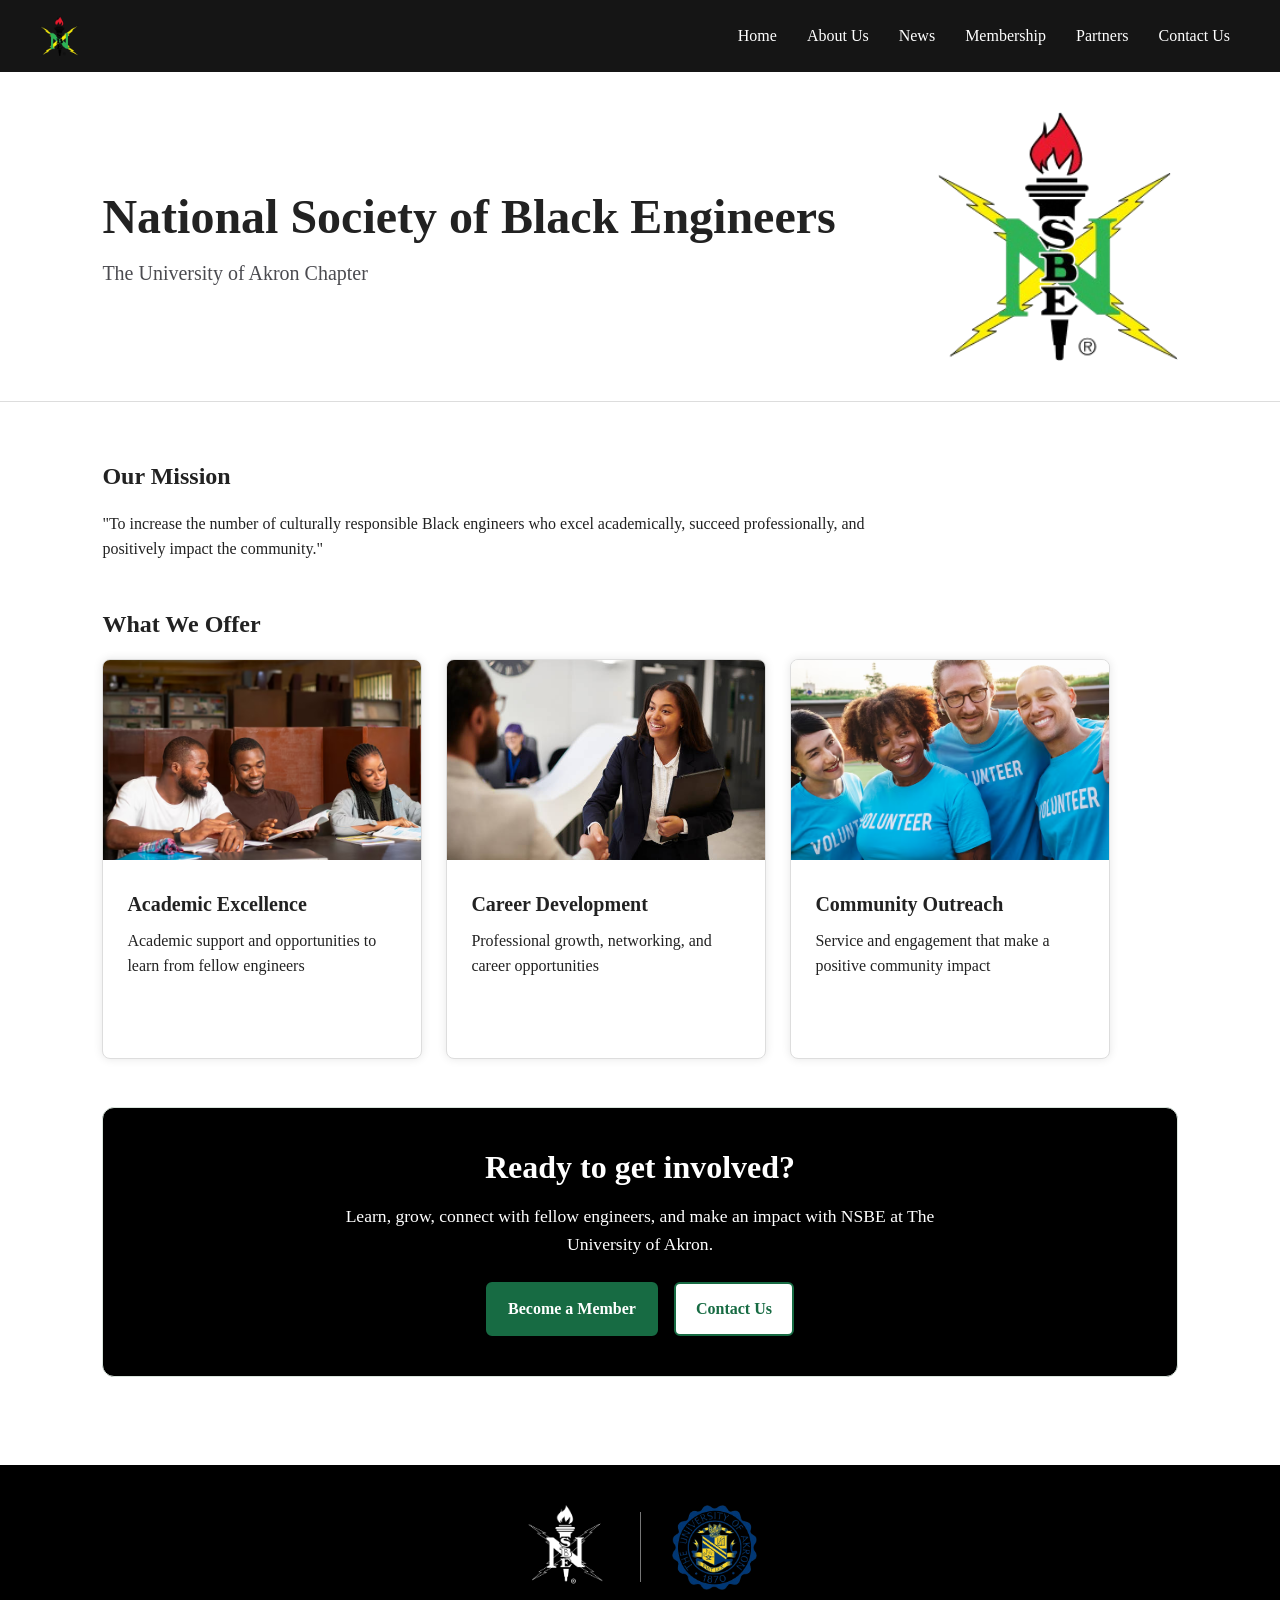
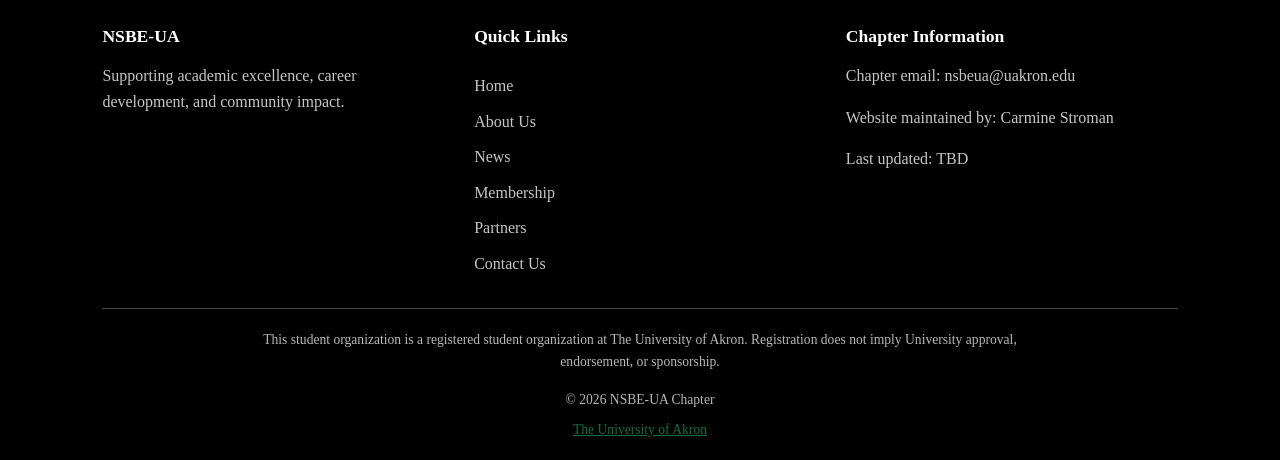
==== index.html @ 1ba20bd3 "Refactor footer to BEM" ====
<!DOCTYPE html>

<html lang="en">
<head>
    <meta charset="UTF-8">
    <meta name="viewport" content="width=device-width, initial-scale=1.0">
    <title>NSBE-UA</title>
    <link rel="stylesheet" href="css/style.css">
</head>
<body>
    <nav class="site-nav" aria-label="Main navigation">
        <div class="site-nav__menu">
            <a class="site-nav__link site-nav__brand" href="index.html"><img src="media/NSBE-logo.png" alt="NSBE logo" class="site-nav__logo"></a>
            <a class="site-nav__link" href="index.html">Home</a>
            <a class="site-nav__link" href="pages/about.html">About Us</a>
            <a class="site-nav__link" href="pages/news.html">News</a>
            <a class="site-nav__link" href="pages/membership.html">Membership</a>
            <a class="site-nav__link" href="pages/partners.html">Partners</a>
            <a class="site-nav__link" href="pages/contact.html">Contact Us</a>
        </div>
    </nav>
    <header class="hero">
        <div class="hero-text">
            <h1>National Society of Black Engineers</h1>
            <h3>The University of Akron Chapter</h3>
        </div>
        <div class="hero-media">
            <img src="media/NSBE-logo.png" alt="National Society of Black Engineers logo" class="logo">
        </div>
    </header>

    <main>
        <section class="mission">
            <h2>Our Mission</h2>
            <p>"To increase the number of culturally responsible Black engineers who excel academically, succeed professionally, and positively impact the community."</p>
        </section>

        <section class="offerings">
            <h2>What We Offer</h2>
            <div class="offering-container">
                <article class="offering-card">
                    <img src="media/study-group-stock.jpg.avif" alt="Diverse study group">
                    <h3>Academic Excellence</h3>
                    <p>Academic support and opportunities to learn from fellow engineers</p>
                </article>
                <article class="offering-card">
                    <img src="media/professional-environment-stock.jpg" alt="Professional woman shaking hands with a recruiter">
                    <h3>Career Development</h3>
                    <p>Professional growth, networking, and career opportunities</p>
                </article>
                <article class="offering-card">
                    <img src="media/volunteer-stock.jpg.avif" alt="Volunteer workers smiling">
                    <h3>Community Outreach</h3>
                    <p>Service and engagement that make a positive community impact</p>
                </article>
            </div>
        </section>

        <section class="get-involved">
            <h2>Ready to get involved?</h2>
            <p>Learn, grow, connect with fellow engineers, and make an impact with NSBE at The University of Akron.</p>
            <div class="cta-actions">
                <a class="button button-primary" href="pages/membership.html">Become a Member</a>
                <a class="button button-secondary" href="pages/contact.html">Contact Us</a>
            </div>
        </section>
    </main>
    <footer class="site-footer">
        <div class="site-footer__brand">
            <img src="media/NSBE-logo-bw.png" alt="National Society of Black Engineers logo" class="site-footer__logo">
            <span class="site-footer__divider" aria-hidden="true"></span>
            <img src="media/UA-logo.png" alt="University of Akron logo" class="site-footer__logo">
        </div>
        <div class="site-footer__content">
            <section class="site-footer__about">
                <h2 class="site-footer__heading">NSBE-UA</h2>
                <p class="site-footer__text">Supporting academic excellence, career development, and community impact.</p>
            </section>
            <nav class="site-footer__nav" aria-label="Footer navigation">
                <h2 class="site-footer__heading">Quick Links</h2>
                <a href="index.html" class="site-footer__link">Home</a>
                <a href="pages/about.html" class="site-footer__link">About Us</a>
                <a href="pages/news.html" class="site-footer__link">News</a>
                <a href="pages/membership.html" class="site-footer__link">Membership</a>
                <a href="pages/partners.html" class="site-footer__link">Partners</a>
                <a href="pages/contact.html" class="site-footer__link">Contact Us</a>
            </nav>
            <section class="site-footer__contact">
                <h2 class="site-footer__heading">Chapter Information</h2>
                <p class="site-footer__text">Chapter email: <span>nsbeua@uakron.edu</span></p>
                <p class="site-footer__text">Website maintained by: <span>Carmine Stroman</span></p>
                <p class="site-footer__text">Last updated: <span>TBD</span></p>
            </section>
        </div>
        <div class="site-footer__bottom">
            <p class="site-footer__legal">This student organization is a registered student organization at The University of Akron. Registration does not imply University approval, endorsement, or sponsorship.</p>
            <p class="site-footer__copyright">&copy; 2026 NSBE-UA Chapter</p>
            <a href="https://www.uakron.edu/">The University of Akron</a>
        </div>
    </footer>
</body>
</html>
---- css/style.css ----
* {
    box-sizing: border-box;
}
body {
    margin: 0;
    color: #222222;
    background-color: #ffffff;
    line-height: 1.6;
}
h1, h2, h3 {
    line-height: 1.2;
}
a {
    color: #176b43;
}
.button {
    display: inline-block;
    padding: 12px 20px;
    border: 2px solid #176b43;
    border-radius: 6px;
    font-weight: 600;
    text-decoration: none;
    transition: background-color 0.2s ease, color 0.2s ease;
}
.button-primary {
    background-color: #176b43;
    color: #ffffff;
}
.button-primary:hover, .button-primary:focus-visible {
    background-color: #125333;
    border-color: #125333;
}
.button-secondary {
    background-color: #ffffff;
    color: #176b43;
}
.button-secondary:hover, .button-secondary:focus-visible {
    background-color: #f0f6f2;
}

.site-nav__menu {
    display: flex;
    justify-content: flex-end;
    align-items: center;
    gap: 30px;
    margin-right: 50px;
}
.site-nav__brand {
    margin-right: auto;
    margin-left: 40px;
}
.site-nav__logo {
    display: block;
    height: 40px;
    width: auto;
}
.site-nav {
    position: sticky;
    top: 0;
    z-index: 1000;
    background-color: #151515;
    color: #ffffff;
    padding: 16px 0;
}
.site-nav__link {
    display: inline-block;
    color: inherit;
    text-decoration: none;
    transition: transform 0.2s ease, color 0.2s ease;
}
.site-nav__link:hover, .site-nav__link:focus-visible {
    transform: scale(1.05);
    color: #cccccc
}

main {
    padding: 40px 8%;
}
.hero {
    display: flex;
    align-items: center;
    justify-content: space-between;
    gap: 40px;
    padding: 40px 8%;
    border-bottom: 1px solid #dddddd;
}
.hero-text {
    flex: 1;
}
.hero-text h1 {
    font-size: 3rem;
    margin: 0 0 16px;
}
.hero-text h3 {
    font-size: 1.25rem;
    font-weight: normal;
    margin: 0;
    color: #4B4B50
}
.hero-media {
    flex: 0 0 240px;
}
.logo {
    display: block;
    width: 100%;
    height: auto;
    object-fit: contain;
}
.mission {
    max-width: 800px;
    margin-bottom: 48px;
}
.offerings {
    margin-bottom: 48px;
}
.offering-container {
    display: grid;
    grid-template-columns: repeat(auto-fit, minmax(200px, 320px));
    gap: 24px;
}
.offering-card {
    display: flex;
    flex-direction: column;
    min-height: 400px;
    padding: 0 0 24px;
    background: #ffffff;
    border: 1px solid #dddddd;
    border-radius: 8px;
    box-shadow: 0 0 10px rgba(0, 0, 0, 0.1);
    overflow: hidden;
}
.offering-card > h3, .offering-card > p {
    margin-left: 24px;
    margin-right: 24px;
}
.offering-card > h3 {
    margin-bottom: 0;
    font-size: 1.25rem;
}
.offering-card > p {
    margin-top: 12px;
    margin-bottom: 0;
}
.offering-card > img {
    display: block;
    width: 100%;
    height: 200px;
    flex-shrink: 0;
    object-fit: cover;
    margin-bottom: 12px;
}

.get-involved {
    text-align: center;
    padding: 40px 24px;
    margin-bottom: 48px;
    background-color: #000000;
    color: #ffffff;
    border: 1px solid #d9e4dc;
    border-radius: 12px;
}
.get-involved h2 {
    font-size: 2rem;
    margin: 0 0 16px;
}
.get-involved p {
    max-width: 600px;
    margin: 0 auto 24px;
    font-size: 1.1rem;
}
.cta-actions {
    display: flex;
    justify-content: center;
    align-items: center;
    flex-wrap: wrap;
    gap: 16px;
}

@media (max-width: 800px) {
    .offering-container {
        grid-template-columns: 1fr;
    }
}

.site-footer {
    padding: 40px 8% 20px;
    background-color: #000000;
    color: #ffffff;
}
.site-footer__brand {
    display: flex;
    justify-content: center;
    align-items: center;
    gap: 24px;
    margin-bottom: 36px;
}
.site-footer__logo {
    display: block;
    width: 100px;
    height: 85px;
    object-fit: contain;
}
.site-footer__divider {
    width: 1px;
    height: 70px;
    background-color: #777777;
}
.site-footer__content {
    display: grid;
    grid-template-columns: repeat(3, minmax(0, 1fr));
    gap: 40px;
    padding-bottom: 32px;
}
.site-footer__heading {
    margin: 0 0 16px;
    font-size: 1.1rem;
    color: #ffffff;
}
.site-footer__text {
    color: #c6c6c6;
}
.site-footer__nav {
    display: flex;
    flex-direction: column;
    align-items: flex-start;
    gap: 10px;
}
.site-footer__link {
    color: #c6c6c6;
    text-decoration: none;
}
.site-footer__link a:hover,
.site-footer__link a:focus-visible,
.site-footer__bottom a:hover,
.site-footer__bottom a:focus-visible {
    color: #ffffff;
    text-decoration: underline;
}
.site-footer__bottom {
    border-top: 1px solid #454545;
    padding-top: 20px;
    text-align: center;
    color: #b7b7b7;
    font-size: 0.85rem;
}
.site-footer__legal {
    max-width: 800px;
    margin: 0 auto 16px;
}
.site-footer__copyright {
    margin-bottom: 8px;
}
@media (max-width: 700px) {
    .site-footer__content {
        grid-template-columns: 1fr;
        gap: 28px;
    }
    .site-footer__brand {
        gap: 16px;
    }
    .site-footer__logo {
        width: 85px;
        height: 75px;
    }
}
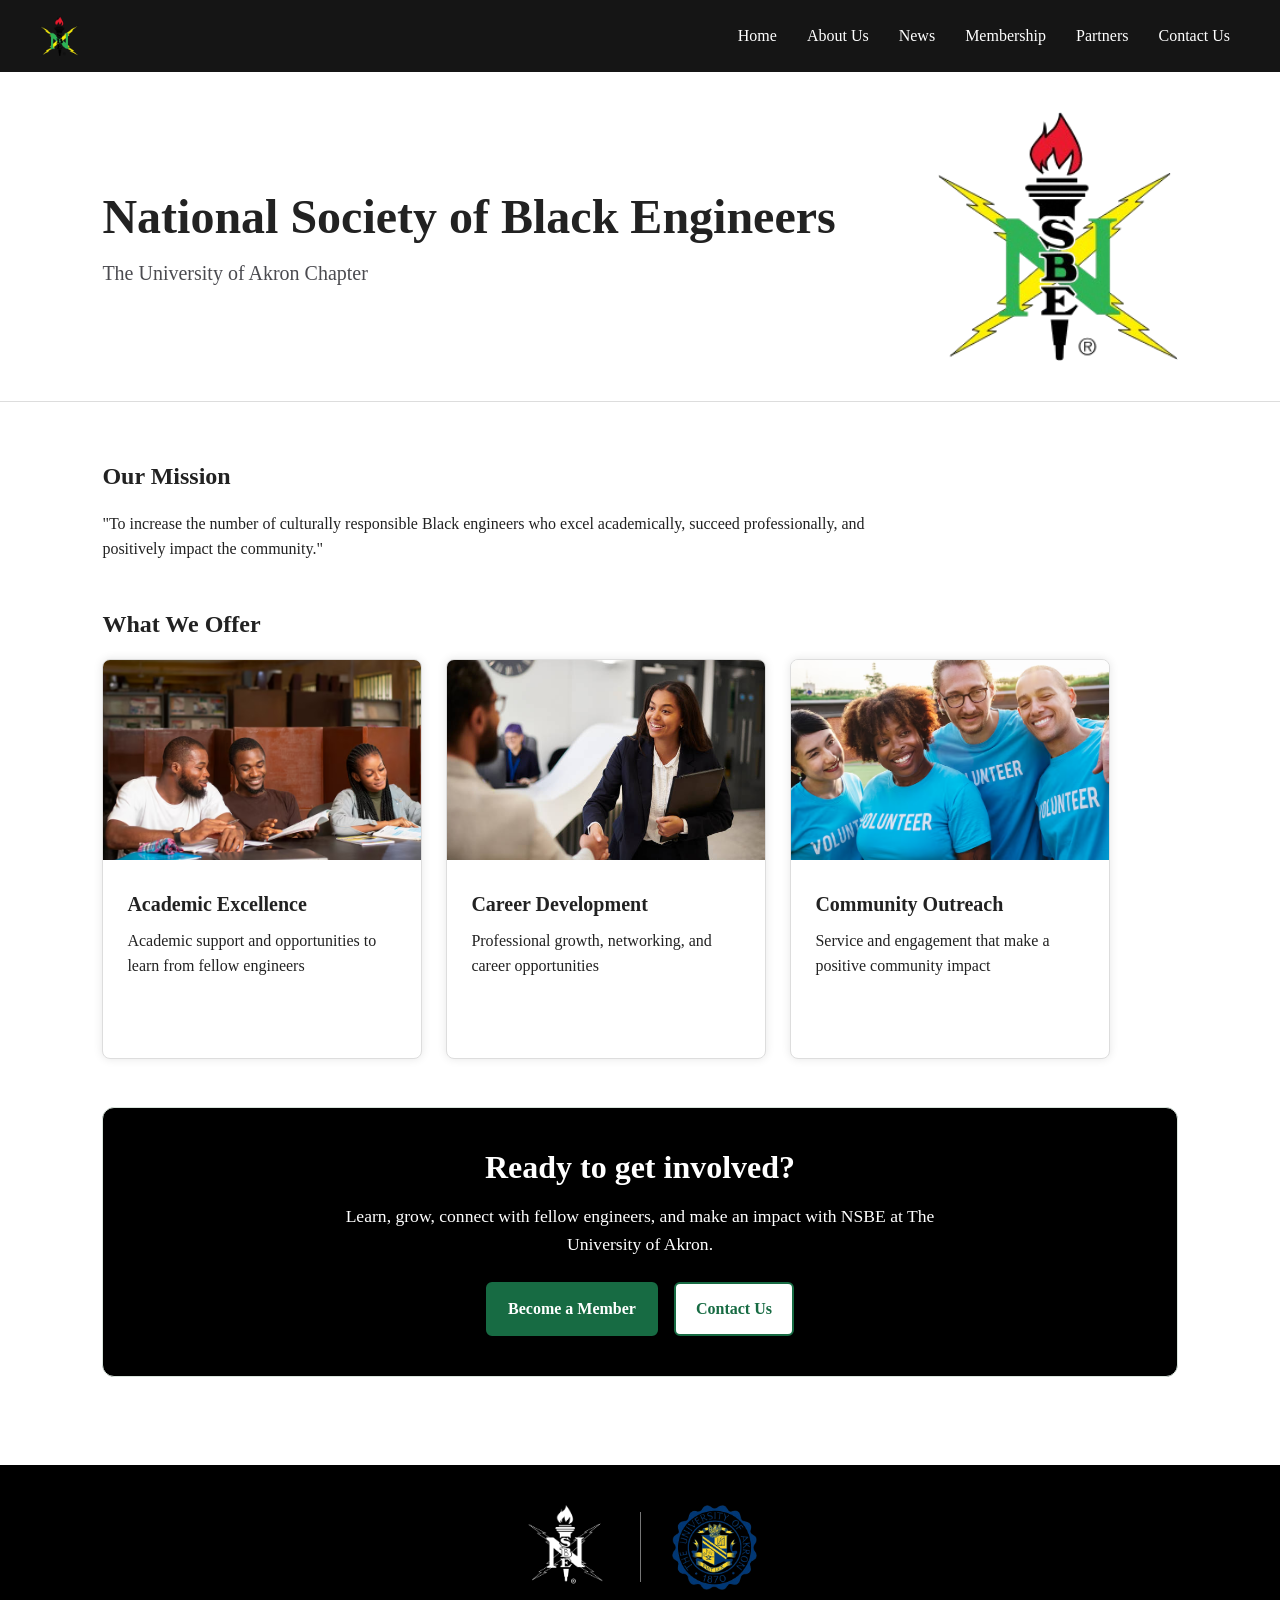
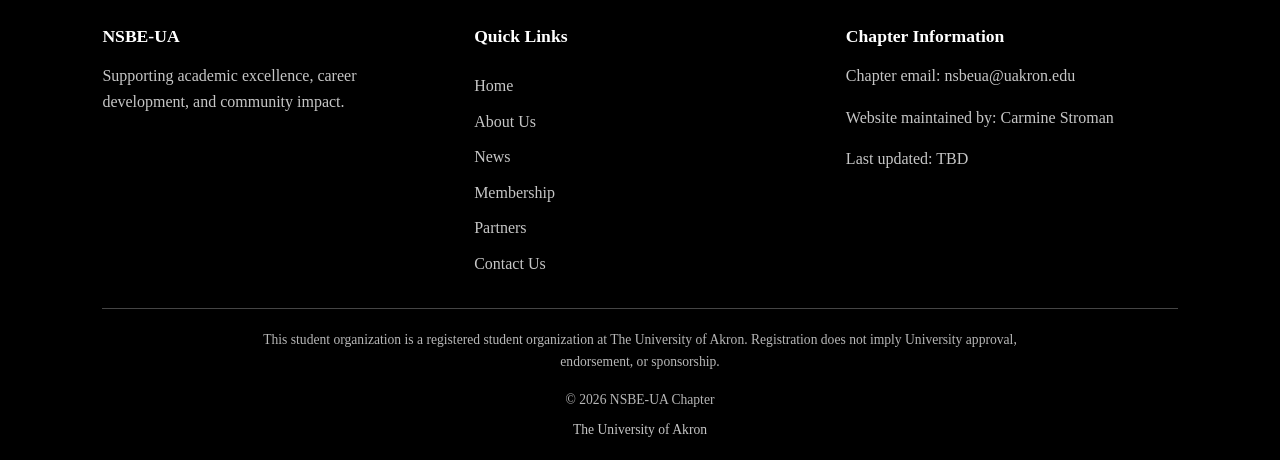
==== commit e486c483: "Fix footer__link hover rule" ====
--- a/index.html
+++ b/index.html
@@ -8,24 +8,24 @@
     <link rel="stylesheet" href="css/style.css">
 </head>
 <body>
-    <nav class="site-nav" aria-label="Main navigation">
-        <div class="site-nav__menu">
-            <a class="site-nav__link site-nav__brand" href="index.html"><img src="media/NSBE-logo.png" alt="NSBE logo" class="site-nav__logo"></a>
-            <a class="site-nav__link" href="index.html">Home</a>
-            <a class="site-nav__link" href="pages/about.html">About Us</a>
-            <a class="site-nav__link" href="pages/news.html">News</a>
-            <a class="site-nav__link" href="pages/membership.html">Membership</a>
-            <a class="site-nav__link" href="pages/partners.html">Partners</a>
-            <a class="site-nav__link" href="pages/contact.html">Contact Us</a>
+    <nav class="nav" aria-label="Main navigation">
+        <div class="nav__menu">
+            <a class="nav__link nav__brand" href="index.html"><img src="media/NSBE-logo.png" alt="NSBE logo" class="nav__logo"></a>
+            <a class="nav__link" href="index.html">Home</a>
+            <a class="nav__link" href="pages/about.html">About Us</a>
+            <a class="nav__link" href="pages/news.html">News</a>
+            <a class="nav__link" href="pages/membership.html">Membership</a>
+            <a class="nav__link" href="pages/partners.html">Partners</a>
+            <a class="nav__link" href="pages/contact.html">Contact Us</a>
         </div>
     </nav>
     <header class="hero">
-        <div class="hero-text">
-            <h1>National Society of Black Engineers</h1>
-            <h3>The University of Akron Chapter</h3>
+        <div class="hero__text">
+            <h1 class="hero__title">National Society of Black Engineers</h1>
+            <h3 class="hero__subtitle">The University of Akron Chapter</h3>
         </div>
-        <div class="hero-media">
-            <img src="media/NSBE-logo.png" alt="National Society of Black Engineers logo" class="logo">
+        <div class="hero__media">
+            <img src="media/NSBE-logo.png" alt="National Society of Black Engineers logo" class="hero__logo">
         </div>
     </header>
 
@@ -37,65 +37,65 @@
 
         <section class="offerings">
             <h2>What We Offer</h2>
-            <div class="offering-container">
+            <div class="offerings__list">
                 <article class="offering-card">
-                    <img src="media/study-group-stock.jpg.avif" alt="Diverse study group">
-                    <h3>Academic Excellence</h3>
-                    <p>Academic support and opportunities to learn from fellow engineers</p>
+                    <img src="media/study-group-stock.jpg.avif" alt="Diverse study group" class="offering-card__image">
+                    <h3 class="offering-card__title">Academic Excellence</h3>
+                    <p class="offering-card__text">Academic support and opportunities to learn from fellow engineers</p>
                 </article>
                 <article class="offering-card">
-                    <img src="media/professional-environment-stock.jpg" alt="Professional woman shaking hands with a recruiter">
-                    <h3>Career Development</h3>
-                    <p>Professional growth, networking, and career opportunities</p>
+                    <img src="media/professional-environment-stock.jpg" alt="Professional woman shaking hands with a recruiter" class="offering-card__image">
+                    <h3 class="offering-card__title">Career Development</h3>
+                    <p class="offering-card__text">Professional growth, networking, and career opportunities</p>
                 </article>
                 <article class="offering-card">
-                    <img src="media/volunteer-stock.jpg.avif" alt="Volunteer workers smiling">
-                    <h3>Community Outreach</h3>
-                    <p>Service and engagement that make a positive community impact</p>
+                    <img src="media/volunteer-stock.jpg.avif" alt="Volunteer workers smiling" class="offering-card__image">
+                    <h3 class="offering-card__title">Community Outreach</h3>
+                    <p class="offering-card__text">Service and engagement that make a positive community impact</p>
                 </article>
             </div>
         </section>
 
         <section class="get-involved">
-            <h2>Ready to get involved?</h2>
-            <p>Learn, grow, connect with fellow engineers, and make an impact with NSBE at The University of Akron.</p>
-            <div class="cta-actions">
-                <a class="button button-primary" href="pages/membership.html">Become a Member</a>
-                <a class="button button-secondary" href="pages/contact.html">Contact Us</a>
+            <h2 class="get-involved__title">Ready to get involved?</h2>
+            <p class="get-involved__text">Learn, grow, connect with fellow engineers, and make an impact with NSBE at The University of Akron.</p>
+            <div class="get-involved__actions">
+                <a class="button button--primary" href="pages/membership.html">Become a Member</a>
+                <a class="button button--secondary" href="pages/contact.html">Contact Us</a>
             </div>
         </section>
     </main>
-    <footer class="site-footer">
-        <div class="site-footer__brand">
-            <img src="media/NSBE-logo-bw.png" alt="National Society of Black Engineers logo" class="site-footer__logo">
-            <span class="site-footer__divider" aria-hidden="true"></span>
-            <img src="media/UA-logo.png" alt="University of Akron logo" class="site-footer__logo">
+    <footer class="footer">
+        <div class="footer__brand">
+            <img src="media/NSBE-logo-bw.png" alt="National Society of Black Engineers logo" class="footer__logo">
+            <span class="footer__divider" aria-hidden="true"></span>
+            <img src="media/UA-logo.png" alt="University of Akron logo" class="footer__logo">
         </div>
-        <div class="site-footer__content">
-            <section class="site-footer__about">
-                <h2 class="site-footer__heading">NSBE-UA</h2>
-                <p class="site-footer__text">Supporting academic excellence, career development, and community impact.</p>
+        <div class="footer__content">
+            <section class="footer__about">
+                <h2 class="footer__heading">NSBE-UA</h2>
+                <p class="footer__text">Supporting academic excellence, career development, and community impact.</p>
             </section>
-            <nav class="site-footer__nav" aria-label="Footer navigation">
-                <h2 class="site-footer__heading">Quick Links</h2>
-                <a href="index.html" class="site-footer__link">Home</a>
-                <a href="pages/about.html" class="site-footer__link">About Us</a>
-                <a href="pages/news.html" class="site-footer__link">News</a>
-                <a href="pages/membership.html" class="site-footer__link">Membership</a>
-                <a href="pages/partners.html" class="site-footer__link">Partners</a>
-                <a href="pages/contact.html" class="site-footer__link">Contact Us</a>
+            <nav class="footer__nav" aria-label="Footer navigation">
+                <h2 class="footer__heading">Quick Links</h2>
+                <a href="index.html" class="footer__link">Home</a>
+                <a href="pages/about.html" class="footer__link">About Us</a>
+                <a href="pages/news.html" class="footer__link">News</a>
+                <a href="pages/membership.html" class="footer__link">Membership</a>
+                <a href="pages/partners.html" class="footer__link">Partners</a>
+                <a href="pages/contact.html" class="footer__link">Contact Us</a>
             </nav>
-            <section class="site-footer__contact">
-                <h2 class="site-footer__heading">Chapter Information</h2>
-                <p class="site-footer__text">Chapter email: <span>nsbeua@uakron.edu</span></p>
-                <p class="site-footer__text">Website maintained by: <span>Carmine Stroman</span></p>
-                <p class="site-footer__text">Last updated: <span>TBD</span></p>
+            <section class="footer__contact">
+                <h2 class="footer__heading">Chapter Information</h2>
+                <p class="footer__text">Chapter email: <span>nsbeua@uakron.edu</span></p>
+                <p class="footer__text">Website maintained by: <span>Carmine Stroman</span></p>
+                <p class="footer__text">Last updated: <span>TBD</span></p>
             </section>
         </div>
-        <div class="site-footer__bottom">
-            <p class="site-footer__legal">This student organization is a registered student organization at The University of Akron. Registration does not imply University approval, endorsement, or sponsorship.</p>
-            <p class="site-footer__copyright">&copy; 2026 NSBE-UA Chapter</p>
-            <a href="https://www.uakron.edu/">The University of Akron</a>
+        <div class="footer__bottom">
+            <p class="footer__legal">This student organization is a registered student organization at The University of Akron. Registration does not imply University approval, endorsement, or sponsorship.</p>
+            <p class="footer__copyright">&copy; 2026 NSBE-UA Chapter</p>
+            <a href="https://www.uakron.edu/" class="footer__link">The University of Akron</a>
         </div>
     </footer>
 </body>
--- a/css/style.css
+++ b/css/style.css
@@ -22,39 +22,39 @@
     text-decoration: none;
     transition: background-color 0.2s ease, color 0.2s ease;
 }
-.button-primary {
+.button--primary {
     background-color: #176b43;
     color: #ffffff;
 }
-.button-primary:hover, .button-primary:focus-visible {
+.button--primary:hover, .button--primary:focus-visible {
     background-color: #125333;
     border-color: #125333;
 }
-.button-secondary {
+.button--secondary {
     background-color: #ffffff;
     color: #176b43;
 }
-.button-secondary:hover, .button-secondary:focus-visible {
+.button--secondary:hover, .button--secondary:focus-visible {
     background-color: #f0f6f2;
 }
 
-.site-nav__menu {
+.nav__menu {
     display: flex;
     justify-content: flex-end;
     align-items: center;
     gap: 30px;
     margin-right: 50px;
 }
-.site-nav__brand {
+.nav__brand {
     margin-right: auto;
     margin-left: 40px;
 }
-.site-nav__logo {
+.nav__logo {
     display: block;
     height: 40px;
     width: auto;
 }
-.site-nav {
+.nav {
     position: sticky;
     top: 0;
     z-index: 1000;
@@ -62,13 +62,13 @@
     color: #ffffff;
     padding: 16px 0;
 }
-.site-nav__link {
+.nav__link {
     display: inline-block;
     color: inherit;
     text-decoration: none;
     transition: transform 0.2s ease, color 0.2s ease;
 }
-.site-nav__link:hover, .site-nav__link:focus-visible {
+.nav__link:hover, .nav__link:focus-visible {
     transform: scale(1.05);
     color: #cccccc
 }
@@ -84,23 +84,23 @@
     padding: 40px 8%;
     border-bottom: 1px solid #dddddd;
 }
-.hero-text {
+.hero__text {
     flex: 1;
 }
-.hero-text h1 {
+.hero__title {
     font-size: 3rem;
     margin: 0 0 16px;
 }
-.hero-text h3 {
+.hero__subtitle {
     font-size: 1.25rem;
     font-weight: normal;
     margin: 0;
     color: #4B4B50
 }
-.hero-media {
+.hero__media {
     flex: 0 0 240px;
 }
-.logo {
+.hero__logo {
     display: block;
     width: 100%;
     height: auto;
@@ -113,7 +113,7 @@
 .offerings {
     margin-bottom: 48px;
 }
-.offering-container {
+.offerings__list {
     display: grid;
     grid-template-columns: repeat(auto-fit, minmax(200px, 320px));
     gap: 24px;
@@ -129,19 +129,19 @@
     box-shadow: 0 0 10px rgba(0, 0, 0, 0.1);
     overflow: hidden;
 }
-.offering-card > h3, .offering-card > p {
+.offering-card__title, .offering-card__text {
     margin-left: 24px;
     margin-right: 24px;
 }
-.offering-card > h3 {
+.offering-card__title {
     margin-bottom: 0;
     font-size: 1.25rem;
 }
-.offering-card > p {
+.offering-card__text {
     margin-top: 12px;
     margin-bottom: 0;
 }
-.offering-card > img {
+.offering-card__image {
     display: block;
     width: 100%;
     height: 200px;
@@ -159,16 +159,16 @@
     border: 1px solid #d9e4dc;
     border-radius: 12px;
 }
-.get-involved h2 {
+.get-involved__title {
     font-size: 2rem;
     margin: 0 0 16px;
 }
-.get-involved p {
+.get-involved__text {
     max-width: 600px;
     margin: 0 auto 24px;
     font-size: 1.1rem;
 }
-.cta-actions {
+.get-involved__actions {
     display: flex;
     justify-content: center;
     align-items: center;
@@ -177,88 +177,86 @@
 }
 
 @media (max-width: 800px) {
-    .offering-container {
+    .offerings__list {
         grid-template-columns: 1fr;
     }
 }
 
-.site-footer {
+.footer {
     padding: 40px 8% 20px;
     background-color: #000000;
     color: #ffffff;
 }
-.site-footer__brand {
+.footer__brand {
     display: flex;
     justify-content: center;
     align-items: center;
     gap: 24px;
     margin-bottom: 36px;
 }
-.site-footer__logo {
+.footer__logo {
     display: block;
     width: 100px;
     height: 85px;
     object-fit: contain;
 }
-.site-footer__divider {
+.footer__divider {
     width: 1px;
     height: 70px;
     background-color: #777777;
 }
-.site-footer__content {
+.footer__content {
     display: grid;
     grid-template-columns: repeat(3, minmax(0, 1fr));
     gap: 40px;
     padding-bottom: 32px;
 }
-.site-footer__heading {
+.footer__heading {
     margin: 0 0 16px;
     font-size: 1.1rem;
     color: #ffffff;
 }
-.site-footer__text {
+.footer__text {
     color: #c6c6c6;
 }
-.site-footer__nav {
+.footer__nav {
     display: flex;
     flex-direction: column;
     align-items: flex-start;
     gap: 10px;
 }
-.site-footer__link {
+.footer__link {
     color: #c6c6c6;
     text-decoration: none;
 }
-.site-footer__link a:hover,
-.site-footer__link a:focus-visible,
-.site-footer__bottom a:hover,
-.site-footer__bottom a:focus-visible {
+.footer__link:hover,
+.footer__link:focus-visible {
     color: #ffffff;
     text-decoration: underline;
 }
-.site-footer__bottom {
+.footer__bottom {
     border-top: 1px solid #454545;
     padding-top: 20px;
     text-align: center;
     color: #b7b7b7;
     font-size: 0.85rem;
 }
-.site-footer__legal {
+.footer__legal {
     max-width: 800px;
     margin: 0 auto 16px;
 }
-.site-footer__copyright {
+.footer__copyright {
     margin-bottom: 8px;
 }
 @media (max-width: 700px) {
-    .site-footer__content {
+    .footer__content {
         grid-template-columns: 1fr;
         gap: 28px;
     }
-    .site-footer__brand {
+    .footer__brand {
         gap: 16px;
     }
-    .site-footer__logo {
+    .footer__logo {
         width: 85px;
         height: 75px;
     }
